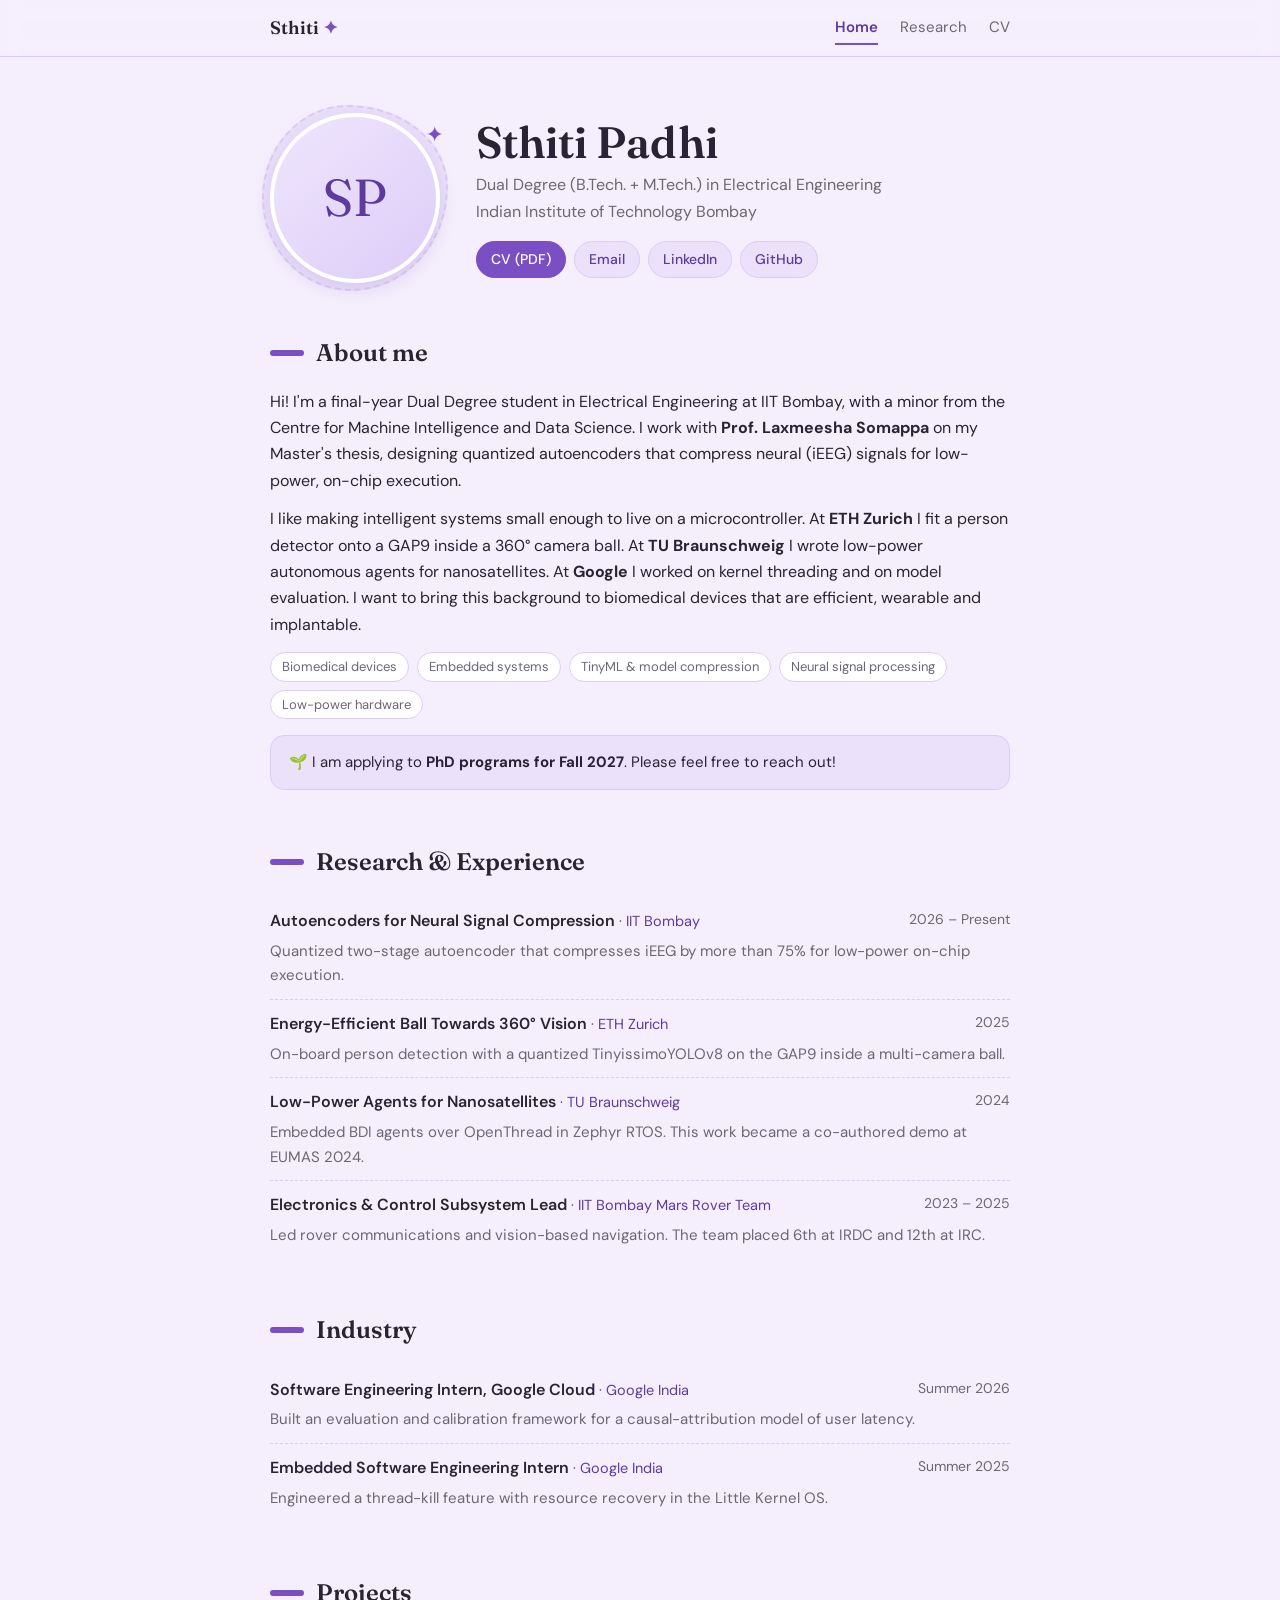
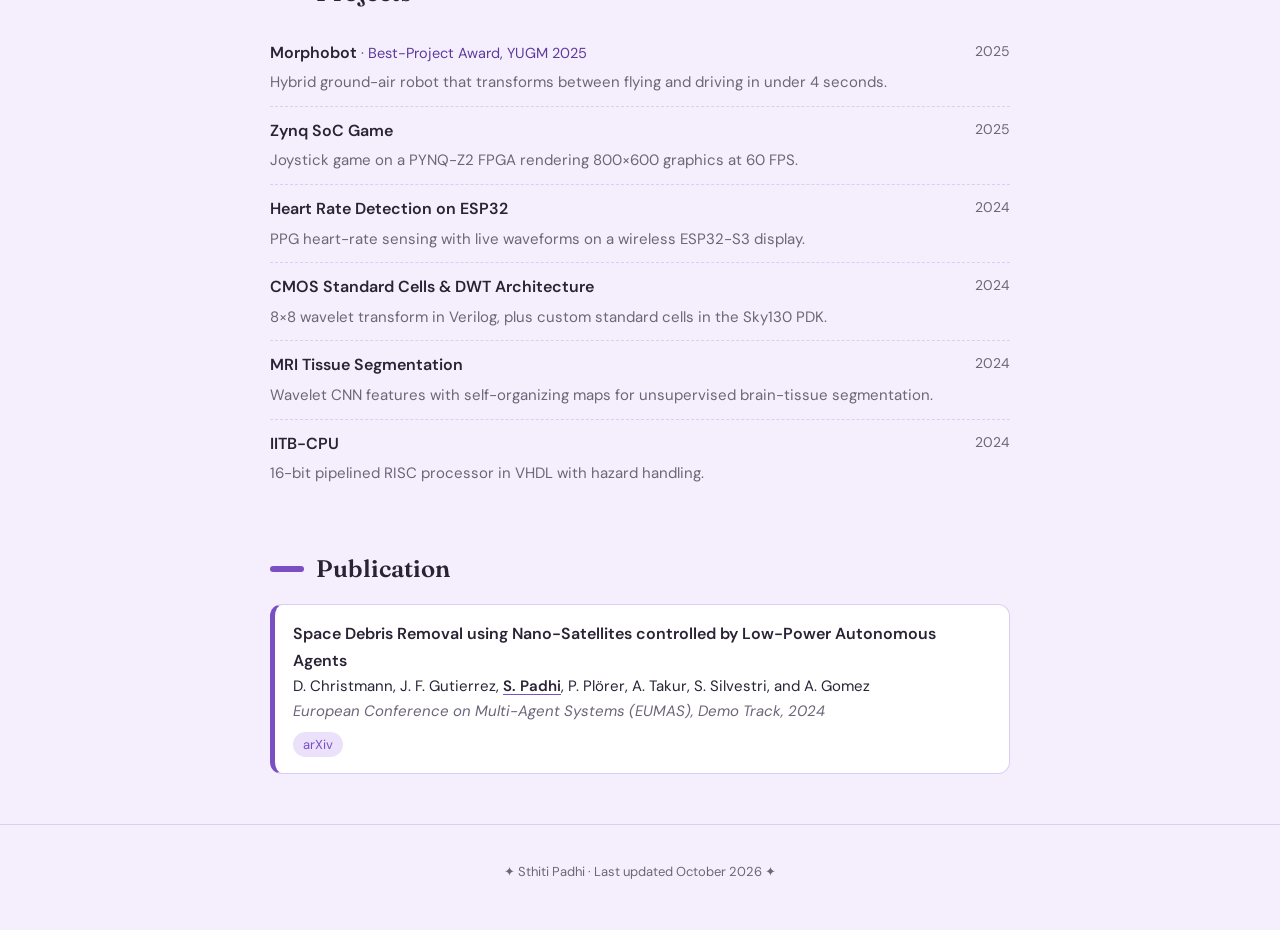
==== index.html @ 54c13e64 "Add files via upload" ====
<!doctype html>
<html lang="en">
<head>
<meta charset="utf-8">
<meta name="color-scheme" content="light">
<meta name="viewport" content="width=device-width, initial-scale=1">
<title>Sthiti Padhi</title>
<meta name="description" content="Sthiti Padhi — Electrical Engineering, IIT Bombay. Embedded systems for biomedical devices.">
<link rel="preconnect" href="https://fonts.googleapis.com">
<link rel="preconnect" href="https://fonts.gstatic.com" crossorigin>
<link href="https://fonts.googleapis.com/css2?family=Fraunces:opsz,wght@9..144,500;9..144,600&family=DM+Sans:wght@400;500;600&display=swap" rel="stylesheet">
<link rel="stylesheet" href="style.css">
</head>
<body>

<nav>
  <div class="wrap">
    <a class="brand" href="index.html">Sthiti <span>✦</span></a>
    <a class="link active" href="index.html">Home</a>
    <a class="link" href="research.html">Research</a>
    <a class="link" href="cv.html">CV</a>
  </div>
</nav>

<main class="wrap">

  <header>
    <div class="hero">
      <div class="photo" id="photo">
        <!-- PHOTO: upload a square-ish picture named photo.jpg next to this file -->
        <img src="photo.jpg" alt="Photo of Sthiti Padhi" onerror="this.style.display='none'; document.getElementById('photo').classList.add('no-img');">
        <div class="initials">SP</div>
        <span class="sparkle" aria-hidden="true">✦</span>
      </div>
      <div>
        <h1>Sthiti Padhi</h1>
        <p class="tagline">Dual Degree (B.Tech. + M.Tech.) in Electrical Engineering<br>Indian Institute of Technology Bombay</p>
        <div class="pills">
          <a class="pill primary" href="cv.pdf" target="_blank">CV (PDF)</a>
          <a class="pill" href="mailto:sthiti_padhi@iitb.ac.in">Email</a>
          <a class="pill" href="https://www.linkedin.com/in/sthiti-padhi-49956b264" target="_blank">LinkedIn</a>
          <a class="pill" href="https://github.com/YOUR-GITHUB-USERNAME" target="_blank">GitHub</a>
        </div>
      </div>
    </div>
  </header>

  <section id="about">
    <h2>About me</h2>
    <p>Hi! I'm a final-year Dual Degree student in Electrical Engineering at IIT Bombay, with a minor from the Centre for Machine Intelligence and Data Science. I work with <strong>Prof. Laxmeesha Somappa</strong> on my Master's thesis, designing quantized autoencoders that compress neural (iEEG) signals for low-power, on-chip execution.</p>
    <p>I like making intelligent systems small enough to live on a microcontroller. At <strong>ETH Zurich</strong> I fit a person detector onto a GAP9 inside a 360° camera ball. At <strong>TU Braunschweig</strong> I wrote low-power autonomous agents for nanosatellites. At <strong>Google</strong> I worked on kernel threading and on model evaluation. I want to bring this background to biomedical devices that are efficient, wearable and implantable.</p>
    <div class="interests">
      <span class="tag">Biomedical devices</span>
      <span class="tag">Embedded systems</span>
      <span class="tag">TinyML &amp; model compression</span>
      <span class="tag">Neural signal processing</span>
      <span class="tag">Low-power hardware</span>
    </div>
    <div class="callout">🌱 I am applying to <strong>PhD programs for Fall 2027</strong>. Please feel free to reach out!</div>
  </section>

  <section id="research">
    <h2>Research &amp; Experience</h2>
    <ul class="oneliners">
      <li>
        <a class="t" href="research.html#thesis">Autoencoders for Neural Signal Compression <span class="org">· IIT Bombay</span></a>
        <span class="d">2026 – Present</span>
        <span class="desc">Quantized two-stage autoencoder that compresses iEEG by more than 75% for low-power on-chip execution.</span>
      </li>
      <li>
        <a class="t" href="research.html#eth">Energy-Efficient Ball Towards 360° Vision <span class="org">· ETH Zurich</span></a>
        <span class="d">2025</span>
        <span class="desc">On-board person detection with a quantized TinyissimoYOLOv8 on the GAP9 inside a multi-camera ball.</span>
      </li>
      <li>
        <a class="t" href="research.html#tubs">Low-Power Agents for Nanosatellites <span class="org">· TU Braunschweig</span></a>
        <span class="d">2024</span>
        <span class="desc">Embedded BDI agents over OpenThread in Zephyr RTOS. This work became a co-authored demo at EUMAS 2024.</span>
      </li>
      <li>
        <a class="t" href="research.html#rover">Electronics &amp; Control Subsystem Lead <span class="org">· IIT Bombay Mars Rover Team</span></a>
        <span class="d">2023 – 2025</span>
        <span class="desc">Led rover communications and vision-based navigation. The team placed 6th at IRDC and 12th at IRC.</span>
      </li>
    </ul>
  </section>

  <section id="industry">
    <h2>Industry</h2>
    <ul class="oneliners">
      <li>
        <span class="t">Software Engineering Intern, Google Cloud <span class="org">· Google India</span></span>
        <span class="d">Summer 2026</span>
        <span class="desc">Built an evaluation and calibration framework for a causal-attribution model of user latency.</span>
      </li>
      <li>
        <span class="t">Embedded Software Engineering Intern <span class="org">· Google India</span></span>
        <span class="d">Summer 2025</span>
        <span class="desc">Engineered a thread-kill feature with resource recovery in the Little Kernel OS.</span>
      </li>
    </ul>
  </section>

  <section id="projects">
    <h2>Projects</h2>
    <ul class="oneliners">
      <li>
        <a class="t" href="research.html#morphobot">Morphobot <span class="org">· Best-Project Award, YUGM 2025</span></a>
        <span class="d">2025</span>
        <span class="desc">Hybrid ground-air robot that transforms between flying and driving in under 4 seconds.</span>
      </li>
      <li>
        <a class="t" href="research.html#zynq">Zynq SoC Game</a>
        <span class="d">2025</span>
        <span class="desc">Joystick game on a PYNQ-Z2 FPGA rendering 800×600 graphics at 60 FPS.</span>
      </li>
      <li>
        <a class="t" href="research.html#heartrate">Heart Rate Detection on ESP32</a>
        <span class="d">2024</span>
        <span class="desc">PPG heart-rate sensing with live waveforms on a wireless ESP32-S3 display.</span>
      </li>
      <li>
        <a class="t" href="research.html#vlsi">CMOS Standard Cells &amp; DWT Architecture</a>
        <span class="d">2024</span>
        <span class="desc">8×8 wavelet transform in Verilog, plus custom standard cells in the Sky130 PDK.</span>
      </li>
      <li>
        <a class="t" href="research.html#mri">MRI Tissue Segmentation</a>
        <span class="d">2024</span>
        <span class="desc">Wavelet CNN features with self-organizing maps for unsupervised brain-tissue segmentation.</span>
      </li>
      <li>
        <a class="t" href="research.html#cpu">IITB-CPU</a>
        <span class="d">2024</span>
        <span class="desc">16-bit pipelined RISC processor in VHDL with hazard handling.</span>
      </li>
    </ul>
  </section>

  <section id="publications">
    <h2>Publication</h2>
    <div class="pub">
      <div class="title">Space Debris Removal using Nano-Satellites controlled by Low-Power Autonomous Agents</div>
      D. Christmann, J. F. Gutierrez, <span class="me">S. Padhi</span>, P. Plörer, A. Takur, S. Silvestri, and A. Gomez<br>
      <span class="venue">European Conference on Multi-Agent Systems (EUMAS), Demo Track, 2024</span>
      <div class="links"><a href="https://arxiv.org/abs/2601.00465" target="_blank">arXiv</a></div>
    </div>
  </section>

</main>

<footer>
  <div class="wrap">✦ Sthiti Padhi · Last updated October 2026 ✦</div>
</footer>

</body>
</html>
---- style.css ----
:root {
  --accent: #7b4fc4;
  --accent-deep: #5e3a9e;
  --accent-soft: #ebe1fa;
  --accent-line: #dccdf4;
  --bg: #f5effd;
  --text: #2a2335;
  --muted: #6d6578;
  --card: #ffffff;
}

* { box-sizing: border-box; }
html { scroll-behavior: smooth; color-scheme: light; }
body {
  margin: 0;
  background: var(--bg);
  color: var(--text);
  font-family: "DM Sans", system-ui, sans-serif;
  font-size: 16px;
  line-height: 1.65;
  -webkit-font-smoothing: antialiased;
}
a { color: var(--accent); text-decoration: none; }
a:hover { text-decoration: underline wavy; text-underline-offset: 4px; text-decoration-thickness: 1px; }

.wrap { max-width: 780px; margin: 0 auto; padding: 0 20px; }

/* ---------- nav ---------- */
nav {
  position: sticky; top: 0; z-index: 10;
  background: color-mix(in srgb, var(--bg) 88%, transparent);
  backdrop-filter: blur(8px);
  border-bottom: 1px solid var(--accent-line);
}
nav .wrap { display: flex; gap: 22px; align-items: center; height: 56px; }
nav .brand { font-family: "Fraunces", serif; font-weight: 600; font-size: 18px; color: var(--text); margin-right: auto; }
nav .brand span { color: var(--accent); }
nav .brand:hover { text-decoration: none; }
nav a.link { color: var(--muted); font-size: 15px; padding: 4px 0; border-bottom: 2px solid transparent; }
nav a.link:hover { color: var(--accent); text-decoration: none; }
nav a.link.active { color: var(--accent-deep); font-weight: 600; border-bottom-color: var(--accent); }

/* ---------- hero (home) ---------- */
header { padding: 56px 0 24px; }
.hero { display: flex; gap: 36px; align-items: center; }
.photo { position: relative; flex: 0 0 170px; width: 170px; height: 170px; }
.photo::before {
  content: ""; position: absolute; inset: -8px;
  border-radius: 46% 54% 52% 48% / 50% 44% 56% 50%;
  background: var(--accent-soft);
  border: 2px dashed var(--accent-line);
}
.photo img, .photo .initials {
  position: relative; width: 100%; height: 100%;
  border-radius: 50%; object-fit: cover;
  border: 4px solid var(--card);
  box-shadow: 0 6px 20px rgba(123, 79, 196, 0.18);
}
.photo .initials {
  display: none; place-items: center;
  background: linear-gradient(140deg, #efe6fd, #ddccf8);
  font-family: "Fraunces", serif; font-size: 52px; color: var(--accent-deep);
}
.photo.no-img .initials { display: grid; }
.sparkle {
  position: absolute; right: -4px; top: 4px; font-size: 22px; color: var(--accent);
  animation: twinkle 3s ease-in-out infinite;
}
@keyframes twinkle { 0%,100% { transform: scale(1) rotate(0); opacity: 1; } 50% { transform: scale(.75) rotate(20deg); opacity: .6; } }

h1 { font-family: "Fraunces", serif; font-weight: 600; font-size: 44px; line-height: 1.1; margin: 0 0 6px; }
.tagline { color: var(--muted); margin: 0 0 16px; }
.pills { display: flex; flex-wrap: wrap; gap: 8px; }
.pill {
  display: inline-flex; align-items: center; gap: 6px;
  font-size: 14px; font-weight: 500;
  padding: 6px 14px; border-radius: 999px;
  background: var(--accent-soft); color: var(--accent-deep);
  border: 1px solid var(--accent-line);
  transition: transform .15s, background .15s;
}
.pill:hover { text-decoration: none; transform: translateY(-2px); background: var(--accent-line); }
.pill.primary { background: var(--accent); color: #fff; border-color: var(--accent); }
.pill.primary:hover { background: var(--accent-deep); }

/* ---------- page title (inner pages) ---------- */
.page-head { padding: 48px 0 8px; }
.page-head h1 { font-size: 40px; }
.page-head p { color: var(--muted); margin: 0; }

/* ---------- sections ---------- */
section { padding: 26px 0; scroll-margin-top: 66px; }
h2 {
  font-family: "Fraunces", serif; font-weight: 600; font-size: 24px;
  display: flex; align-items: center; gap: 12px; margin: 0 0 16px;
}
h2::before { content: ""; width: 34px; height: 6px; border-radius: 6px; background: var(--accent); }
p { margin: 0 0 12px; }
.more { font-size: 14px; margin-top: 10px; display: inline-block; }

.callout {
  background: var(--accent-soft); border: 1px solid var(--accent-line);
  border-radius: 14px; padding: 14px 18px; margin-top: 16px; font-size: 15px;
}
.interests { display: flex; flex-wrap: wrap; gap: 8px; margin-top: 14px; }
.tag {
  font-size: 13px; padding: 3px 11px; border-radius: 999px;
  border: 1px solid var(--accent-line); color: var(--muted); background: var(--card);
}

/* ---------- one-liner lists (home) ---------- */
.oneliners { list-style: none; margin: 0; padding: 0; }
.oneliners li {
  display: grid; grid-template-columns: 1fr auto; gap: 4px 16px;
  padding: 11px 0; border-bottom: 1px dashed var(--accent-line);
}
.oneliners li:last-child { border-bottom: none; }
.oneliners .t { font-weight: 600; }
.oneliners a.t { color: var(--text); }
.oneliners a.t::after { content: " →"; color: var(--accent); opacity: 0; transition: opacity .15s; }
.oneliners a.t:hover { color: var(--accent); text-decoration: none; }
.oneliners a.t:hover::after { opacity: 1; }
.oneliners .org { color: var(--accent-deep); font-size: 14.5px; font-weight: 400; }
.oneliners .d { color: var(--muted); font-size: 14px; white-space: nowrap; }
.oneliners .desc { grid-column: 1 / -1; color: var(--muted); font-size: 15px; }

/* ---------- detailed entries ---------- */
.entry {
  display: grid; grid-template-columns: 130px 1fr; gap: 20px;
  padding: 16px 14px; margin: 0 -14px; border-radius: 14px;
  scroll-margin-top: 70px; transition: background .4s;
}
.entry + .entry { border-top: 1px dashed var(--accent-line); }
.entry:target { background: var(--card); box-shadow: 0 0 0 2px var(--accent-line); }
.date { color: var(--muted); font-size: 14px; text-align: right; padding-top: 2px; }
.entry h3 { font-size: 17px; font-weight: 600; margin: 0; }
.entry .where { color: var(--accent-deep); font-size: 14.5px; margin: 1px 0 6px; }
.entry .lead { font-size: 15px; margin: 4px 0 0; }
.entry ul { margin: 6px 0 0; padding-left: 18px; }
.entry li { margin-bottom: 3px; font-size: 15px; }
.entry li::marker { color: var(--accent); }

.pub {
  background: var(--card); border: 1px solid var(--accent-line); border-left: 5px solid var(--accent);
  border-radius: 12px; padding: 16px 18px; font-size: 15px;
}
.pub .title { font-weight: 600; font-size: 16px; }
.pub .me { font-weight: 600; text-decoration: underline; text-decoration-color: var(--accent); text-underline-offset: 3px; }
.pub .venue { color: var(--muted); font-style: italic; }
.pub .links { margin-top: 8px; display: flex; gap: 8px; }
.pub .links a { font-size: 13px; padding: 2px 10px; border-radius: 999px; background: var(--accent-soft); }

.award { display: flex; gap: 14px; padding: 6px 0; font-size: 15px; }
.award .yr { color: var(--accent); font-weight: 600; min-width: 64px; }

.skills { display: grid; grid-template-columns: 110px 1fr; gap: 8px 20px; font-size: 15px; }
.skills dt { color: var(--accent-deep); font-weight: 600; }
.skills dd { margin: 0; }
.courses { columns: 2; padding-left: 18px; margin: 0; font-size: 15px; }
.courses li::marker { color: var(--accent); }

footer {
  text-align: center; color: var(--muted); font-size: 13px;
  padding: 36px 0 48px; border-top: 1px solid var(--accent-line); margin-top: 24px;
}

@media (max-width: 640px) {
  header { padding-top: 36px; }
  .hero { flex-direction: column; text-align: center; gap: 24px; }
  .pills { justify-content: center; }
  h1 { font-size: 36px; }
  .entry { grid-template-columns: 1fr; gap: 2px; }
  .date { text-align: left; }
  .oneliners li { grid-template-columns: 1fr; }
  .oneliners .d { order: -1; }
  .courses { columns: 1; }
  .skills { grid-template-columns: 1fr; gap: 2px; }
  .skills dd { margin-bottom: 8px; }
}
@media (prefers-reduced-motion: reduce) {
  * { animation: none !important; transition: none !important; }
  html { scroll-behavior: auto; }
}
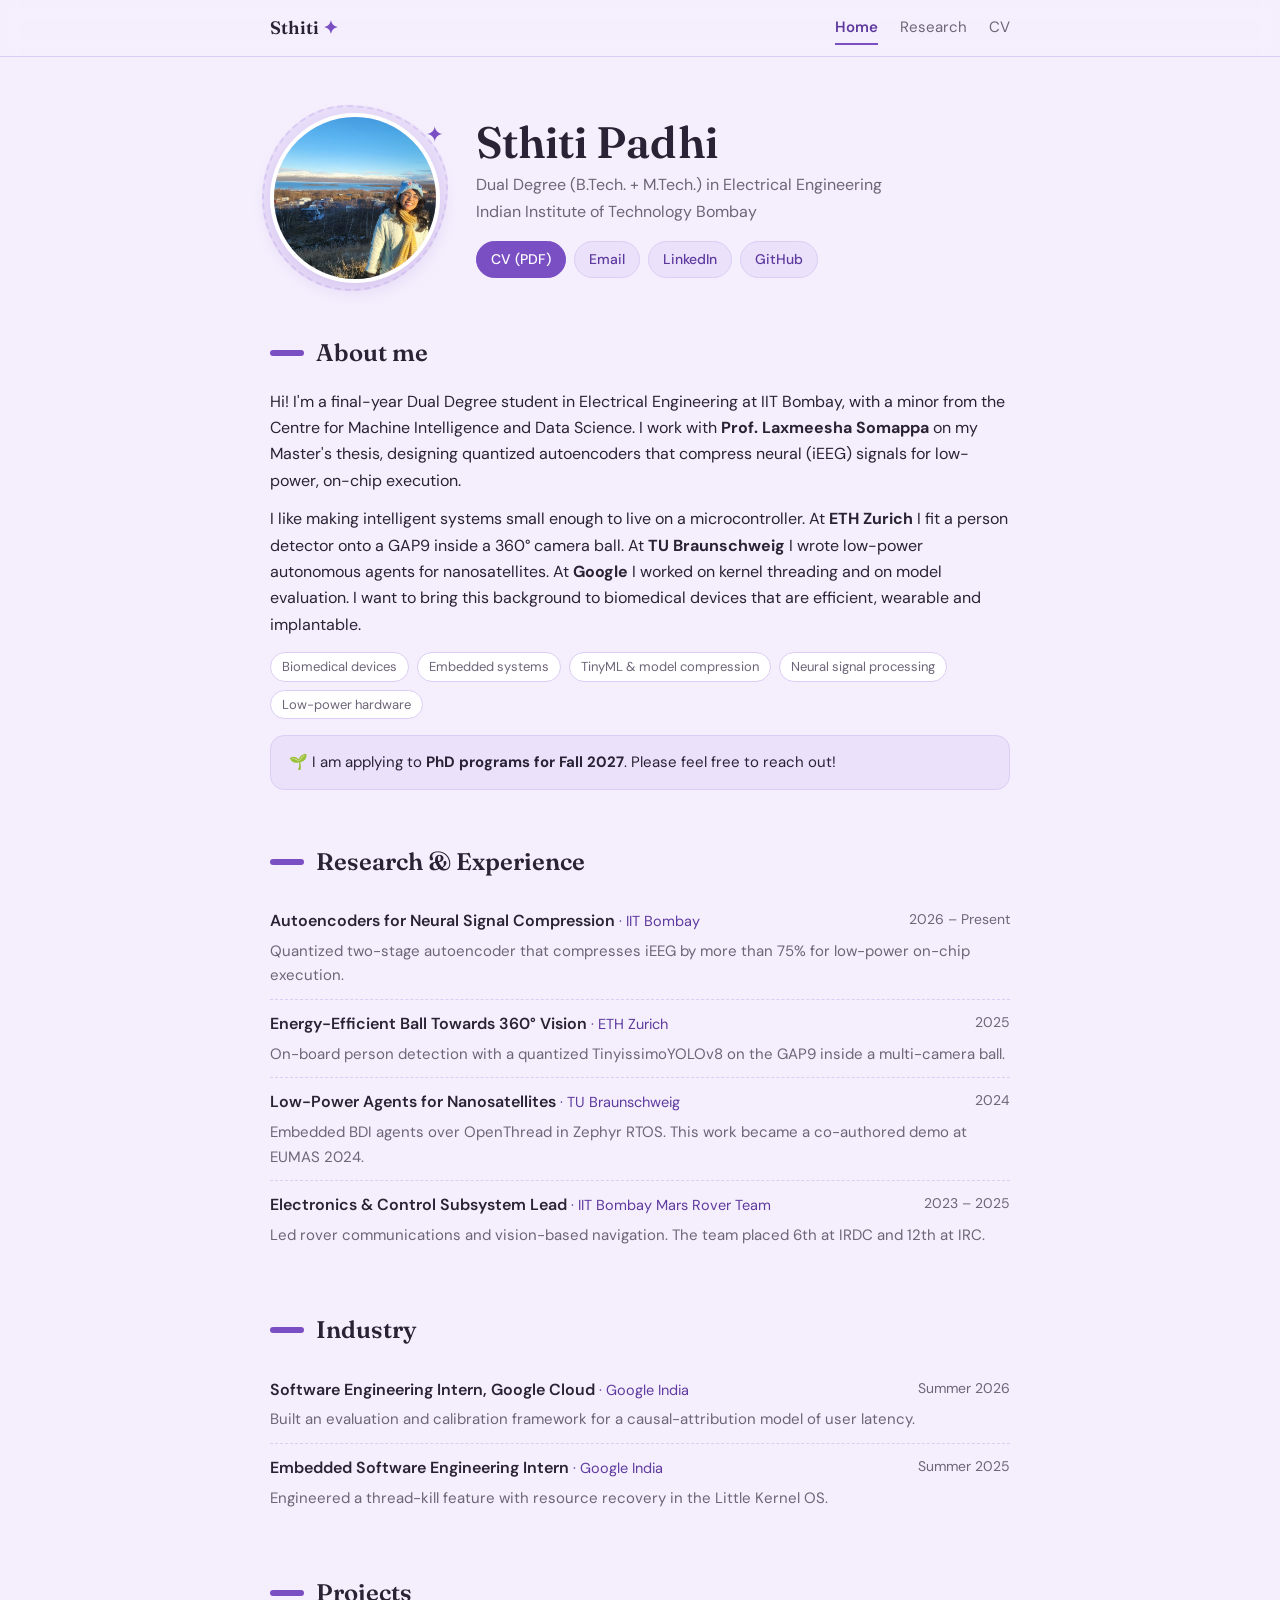
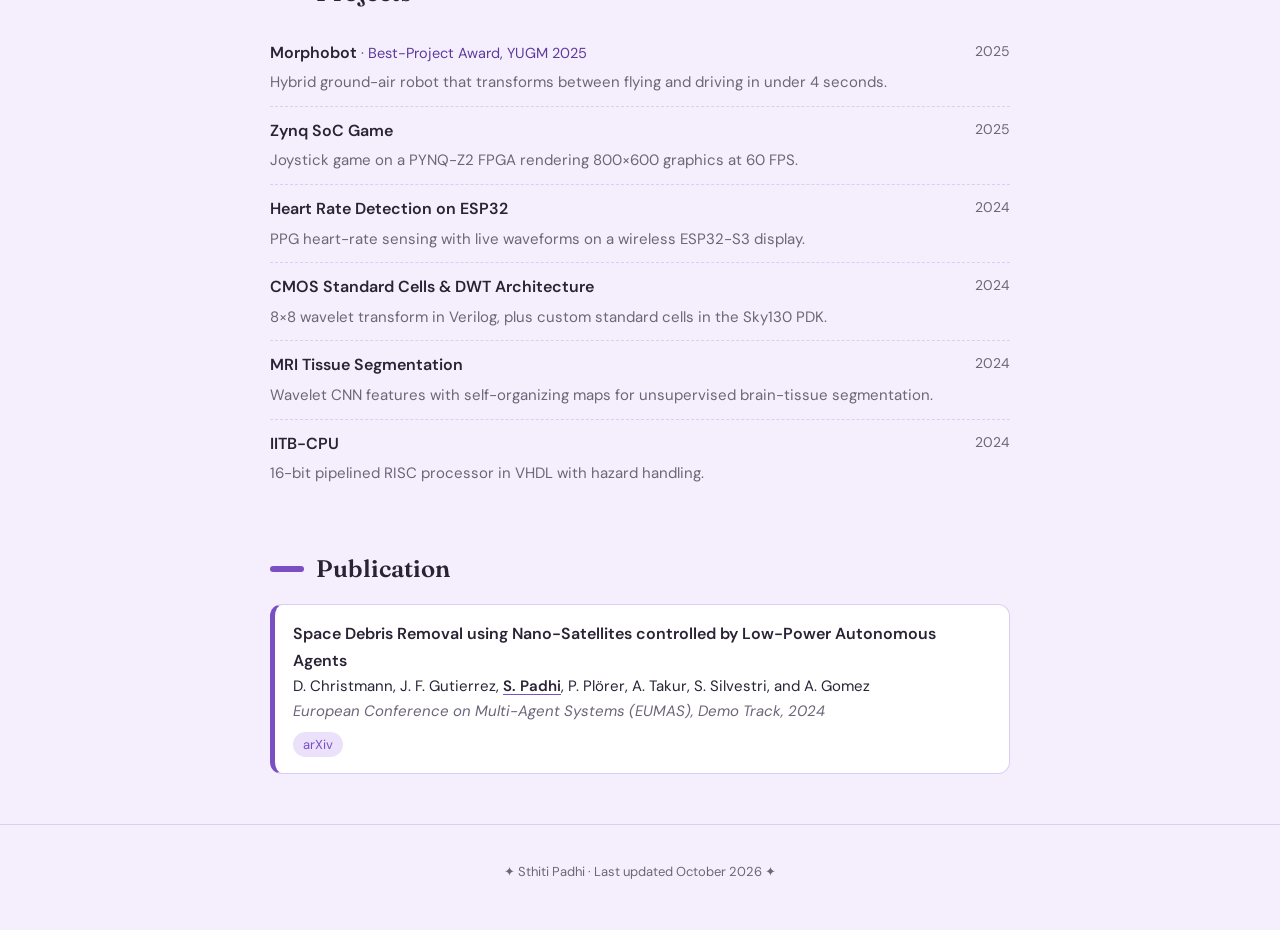
==== commit c718034d: "Update index.html" ====
--- a/index.html
+++ b/index.html
@@ -39,7 +39,7 @@
           <a class="pill primary" href="cv.pdf" target="_blank">CV (PDF)</a>
           <a class="pill" href="mailto:sthiti_padhi@iitb.ac.in">Email</a>
           <a class="pill" href="https://www.linkedin.com/in/sthiti-padhi-49956b264" target="_blank">LinkedIn</a>
-          <a class="pill" href="https://github.com/YOUR-GITHUB-USERNAME" target="_blank">GitHub</a>
+          <a class="pill" href="https://github.com/Sthiti9" target="_blank">GitHub</a>
         </div>
       </div>
     </div>
